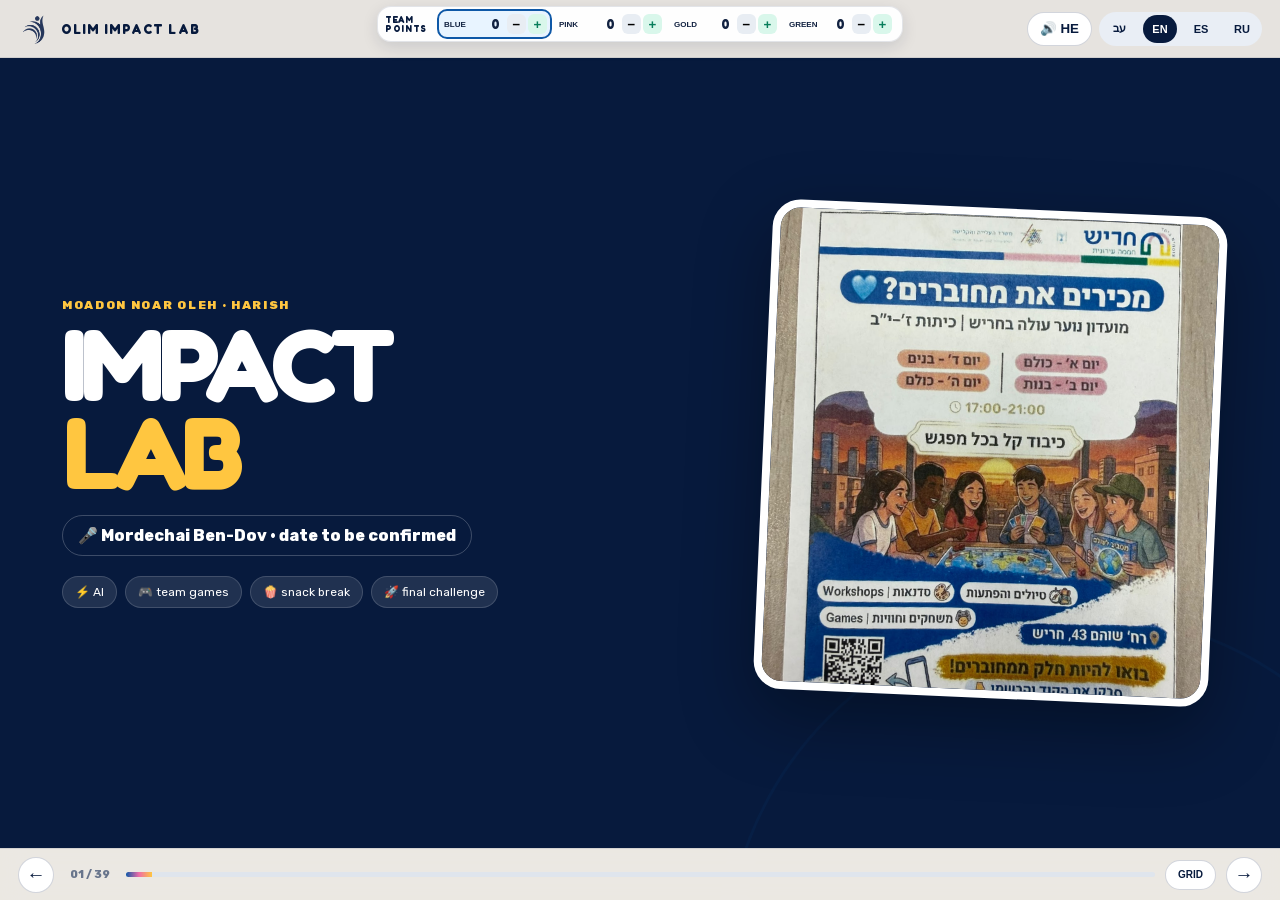
==== olim/index.html @ 5a8d4bf6 "Publish Impact Lab 3 (clase-3) and Olim Impact Lab (olim)" ====
<!doctype html>
<html lang="en" dir="ltr">
<head>
  <meta charset="utf-8">
  <meta name="viewport" content="width=device-width,initial-scale=1">
  <meta name="robots" content="noindex,nofollow">
  <title>Olim Impact Lab · Harish</title>
  <link rel="stylesheet" href="styles.css">
</head>
<body>
  <main id="deck" aria-live="polite"></main>

  <header class="topbar">
    <div class="brand"><img src="assets/emblema-navy.png" alt=""><span>OLIM IMPACT LAB</span></div>
    <div class="tools">
      <button id="voice" class="tool" type="button" title="Hebrew audio" aria-label="Play Hebrew audio">🔊 <span>HE</span></button>
      <div class="langs" aria-label="Language">
        <button data-set-lang="he">עב</button><button class="active" data-set-lang="en">EN</button><button data-set-lang="es">ES</button><button data-set-lang="ru">RU</button>
      </div>
    </div>
  </header>

  <aside id="scoreboard" aria-label="Team scoreboard">
    <div class="score-title">TEAM POINTS <small>click team → active</small></div>
    <div id="teams"></div>
  </aside>

  <aside id="notes" aria-label="Facilitator notes"><b>FACILITATOR</b><p id="noteText"></p></aside>

  <footer class="bottombar">
    <button id="prev" class="navbtn" type="button" aria-label="Previous">←</button>
    <span id="count">01 / 01</span>
    <div class="progress"><i id="progress"></i></div>
    <button id="overviewBtn" class="mini" type="button">GRID</button>
    <button id="next" class="navbtn" type="button" aria-label="Next">→</button>
  </footer>
  <div id="overview" aria-label="Slide overview"></div>
  <script src="app.js"></script>
</body>
</html>
---- olim/styles.css ----
@font-face{font-family:Fredoka;src:url('Fredoka-Variable.woff2')}@font-face{font-family:Rubik;src:url('Rubik-Variable.woff2')}@font-face{font-family:RubikHeb;src:url('Rubik-Hebrew-Variable.woff2')}
:root{--navy:#071a3d;--blue:#0e58a7;--sky:#39b8e7;--pink:#ef6da8;--gold:#ffc640;--green:#16b685;--cream:#fffaf1;--ink:#122241;--muted:#68758c;--line:#d9e1eb;--shadow:0 18px 55px rgba(7,26,61,.16)}
*{box-sizing:border-box}html,body{width:100%;height:100%;margin:0;overflow:hidden}body{font-family:Rubik,Arial,sans-serif;background:var(--navy);color:var(--ink)}body[dir=rtl]{font-family:RubikHeb,Rubik,sans-serif}.slide{position:absolute;inset:0;display:none;overflow:hidden;padding:78px 62px 72px;background:var(--cream)}.slide.active{display:flex;animation:slideIn .36s ease both}@keyframes slideIn{from{opacity:0;transform:translateY(10px)}to{opacity:1;transform:none}}
.slide:after{content:"";position:absolute;inset:auto -12vw -33vw auto;width:55vw;height:55vw;border:3px solid rgba(14,88,167,.08);border-radius:50%;pointer-events:none}.slide.dark{background:var(--navy);color:white}.slide.blue{background:linear-gradient(135deg,#093d7e,#071a3d);color:white}.slide.party{background:linear-gradient(135deg,#fff8e8,#f5fbff)}
.topbar{position:fixed;z-index:50;top:0;left:0;right:0;height:58px;padding:10px 18px;display:flex;align-items:center;justify-content:space-between;background:rgba(255,250,241,.9);border-bottom:1px solid rgba(7,26,61,.1);backdrop-filter:blur(12px)}.brand{display:flex;align-items:center;gap:9px;font:800 13px Fredoka;letter-spacing:.08em;color:var(--navy)}.brand img{width:34px;height:34px;object-fit:contain}.tools,.langs{display:flex;align-items:center;gap:7px}.tool,.langs button,.mini,.navbtn{border:1px solid rgba(7,26,61,.18);background:white;color:var(--navy);border-radius:999px;font-weight:800;cursor:pointer}.tool{height:34px;padding:0 12px}.tool:disabled{opacity:.3}.tool.playing{background:var(--gold)}.langs{background:#e9eef5;padding:3px;border-radius:999px}.langs button{height:28px;min-width:34px;border:0;background:transparent;font-size:11px}.langs button.active{background:var(--navy);color:white}
.bottombar{position:fixed;z-index:50;bottom:0;left:0;right:0;height:52px;padding:7px 18px;display:flex;align-items:center;gap:10px;background:rgba(255,250,241,.92);border-top:1px solid rgba(7,26,61,.1);backdrop-filter:blur(12px)}.navbtn{width:36px;height:36px;font-size:19px}.mini{height:30px;padding:0 12px;font-size:10px}.bottombar #count{font-size:11px;font-weight:800;min-width:52px;text-align:center;color:var(--muted)}.progress{height:5px;flex:1;border-radius:99px;background:#dfe5ed;overflow:hidden}.progress i{display:block;height:100%;width:0;background:linear-gradient(90deg,var(--blue),var(--pink),var(--gold));transition:width .3s}
#scoreboard{position:fixed;z-index:55;left:50%;top:6px;transform:translateX(-50%);display:flex;align-items:center;gap:6px;background:rgba(255,255,255,.96);box-shadow:0 5px 16px rgba(7,26,61,.12);border:1px solid rgba(7,26,61,.11);border-radius:14px;padding:4px 7px;backdrop-filter:blur(10px)}.score-title{font:800 9px Fredoka;color:var(--navy);letter-spacing:.07em;line-height:1.05;width:48px}.score-title small{display:none}#teams{display:flex;align-items:center;gap:4px}.team{display:grid;grid-template-columns:42px 19px 19px 19px;align-items:center;gap:2px;padding:3px;border-radius:8px}.team.active{background:#e8f4ff;outline:2px solid var(--blue)}.team-name{border:0;background:transparent;text-align:left;padding:0 2px;font-weight:800;font-size:8px;color:var(--ink);cursor:pointer;overflow:hidden;text-overflow:ellipsis}.score{font:900 13px Fredoka;text-align:center}.scorebtn{border:0;border-radius:6px;background:#e8edf3;height:20px;font-weight:900;cursor:pointer;padding:0}.scorebtn.plus{background:#d9f7eb;color:#087e5b}
.inner{position:relative;z-index:2;width:min(1120px,100%);margin:auto;display:grid;gap:18px;align-content:center}.inner.wide{width:min(1180px,100%)}.eyebrow{font-weight:850;font-size:12px;letter-spacing:.14em;color:var(--blue);text-transform:uppercase}.dark .eyebrow,.blue .eyebrow{color:var(--gold)}h1,h2,h3,p{margin-top:0}.title{font:780 clamp(42px,5.1vw,73px)/.98 Fredoka,Rubik,sans-serif;letter-spacing:-.04em;margin:0;color:var(--navy);max-width:14ch}.dark .title,.blue .title{color:white}.lede{font-size:clamp(18px,2vw,27px);line-height:1.35;max-width:750px;color:#3a4963}.dark .lede,.blue .lede{color:#dbe7fb}.accent{color:var(--pink)}.gold{color:var(--gold)}.tiny{font-size:12px;color:var(--muted)}
.cover-grid{display:grid;grid-template-columns:1.18fr .82fr;gap:46px;align-items:center}.cover-copy h1{font:800 clamp(68px,8vw,118px)/.85 Fredoka;letter-spacing:-.06em;margin:8px 0 20px}.cover-copy h1 span{color:var(--gold)}.host{display:inline-flex;gap:11px;align-items:center;padding:10px 15px;border:1px solid rgba(255,255,255,.22);border-radius:999px;font-weight:800}.agenda{display:flex;gap:8px;flex-wrap:wrap;margin-top:20px}.agenda span{background:rgba(255,255,255,.1);border:1px solid rgba(255,255,255,.15);padding:8px 12px;border-radius:999px;font-size:12px}.flyer-card{height:490px;border-radius:28px;overflow:hidden;transform:rotate(2.5deg);box-shadow:0 26px 70px rgba(0,0,0,.35);border:8px solid white}.flyer-card img{width:100%;height:100%;object-fit:cover}
.grid2{display:grid;grid-template-columns:1fr 1fr;gap:22px}.grid3{display:grid;grid-template-columns:repeat(3,1fr);gap:16px}.grid4{display:grid;grid-template-columns:repeat(4,1fr);gap:12px}.card{background:white;border:1px solid var(--line);border-radius:20px;padding:21px;box-shadow:0 8px 22px rgba(7,26,61,.06)}.dark .card,.blue .card{background:rgba(255,255,255,.08);border-color:rgba(255,255,255,.16);color:white}.card .emoji{font-size:38px}.card h3{font:750 23px Fredoka;margin:9px 0 6px}.card p{font-size:14px;line-height:1.38;color:var(--muted);margin:0}.dark .card p,.blue .card p{color:#dbe7fb}.stat{font:850 clamp(34px,4.4vw,62px) Fredoka;color:var(--blue)}.dark .stat{color:var(--gold)}
.steps{display:flex;gap:11px;align-items:stretch}.step{flex:1;padding:17px;border-radius:18px;background:white;border:1px solid var(--line)}.step b{display:block;color:var(--blue);font:850 29px Fredoka}.step span{font-weight:750;font-size:16px}.dark .step{background:rgba(255,255,255,.08);border-color:rgba(255,255,255,.15)}.dark .step b{color:var(--gold)}
.video-layout{width:min(1060px,100%);margin:auto;display:grid;grid-template-columns:1fr 250px;gap:20px;align-items:center}.video-box{position:relative;background:#000;border-radius:20px;overflow:hidden;box-shadow:var(--shadow);aspect-ratio:16/9}.video-box video{display:block;width:100%;height:100%;object-fit:contain}.video-side{display:grid;gap:12px}.video-side h2{font:760 35px/1 Fredoka;margin:0}.video-side .question{padding:16px;border-radius:16px;background:rgba(255,255,255,.1);font-size:15px;line-height:1.35}.caption-hint{font-size:11px;color:#b8c7df}
.quizbox{display:grid;gap:10px;margin-top:8px}.answer{width:100%;min-height:56px;border:2px solid var(--line);border-radius:15px;background:white;text-align:left;padding:11px 16px;font:700 16px Rubik;color:var(--ink);cursor:pointer}.answer:hover{border-color:var(--blue);transform:translateY(-1px)}.answer.correct{background:#d9f7eb;border-color:var(--green)}.answer.wrong{background:#ffe1ea;border-color:var(--pink)}.answer:disabled{cursor:default}.quiz-feedback{min-height:26px;font-weight:800;color:var(--blue)}.pill{display:inline-block;border-radius:999px;padding:7px 11px;background:#e6eef9;color:var(--blue);font-size:12px;font-weight:800}.dark .pill{background:rgba(255,255,255,.13);color:white}.reveal{border:0;border-radius:999px;background:var(--gold);color:var(--navy);font-weight:850;padding:11px 18px;cursor:pointer}
.tf-card{appearance:none;text-align:left;color:var(--ink);display:grid;grid-template-rows:auto 1fr auto auto;gap:10px;cursor:pointer;font-family:inherit}.tf-card strong{font-size:18px;line-height:1.3}.tf-card small{font-size:10px;color:var(--muted);text-transform:uppercase;letter-spacing:.08em}.tf-answer{display:grid;place-items:center;min-height:44px;border-radius:12px;background:#e8edf3;color:transparent;font-weight:900;transition:.2s}.tf-card.revealed{border-color:var(--green);transform:translateY(-3px)}.tf-card.revealed .tf-answer{background:#d9f7eb;color:#087e5b}.tf-card.revealed small{visibility:hidden}
.prompt{font:650 clamp(20px,2.25vw,31px)/1.3 Rubik;padding:22px;background:#0a2855;color:white;border-radius:20px;border-left:7px solid var(--gold)}body[dir=rtl] .prompt{border-left:0;border-right:7px solid var(--gold)}.equation{display:flex;align-items:center;gap:14px;justify-content:center}.equation .term{flex:1;max-width:260px;text-align:center;padding:22px;background:white;border-radius:20px;border:1px solid var(--line)}.equation .term strong{display:block;font:750 24px Fredoka}.equation .op{font:900 32px Fredoka;color:var(--pink)}
.logo-card{height:126px;display:grid;place-items:center;gap:7px;text-align:center}.logo-card img{max-width:135px;max-height:40px}.logo-card b{font-size:13px}.quote{font:750 clamp(32px,4vw,58px)/1.15 Fredoka;max-width:960px}.pasuk{font:700 clamp(42px,5.4vw,76px)/1.25 RubikHeb;text-align:center}.story{display:grid;grid-template-columns:110px 1fr;gap:18px;align-items:center}.story .bigemoji{font-size:78px;text-align:center}.story p{font-size:20px;line-height:1.4;margin:0}.route{border-top:6px solid var(--blue)}.route:nth-child(2){border-color:var(--pink)}.route:nth-child(3){border-color:var(--gold)}
.break{background:radial-gradient(circle at 70% 25%,#235a9b,#071a3d 58%)}.break .popcorn{font-size:160px;filter:drop-shadow(0 18px 20px rgba(0,0,0,.3));animation:pop 1.3s ease-in-out infinite alternate}@keyframes pop{to{transform:translateY(-8px) rotate(3deg)}}.timer{display:inline-flex;align-items:center;gap:14px;font:850 66px Fredoka;color:var(--gold)}.timer button{border:0;border-radius:999px;background:white;color:var(--navy);font-weight:800;padding:12px 18px;cursor:pointer}
.challenge{display:grid;grid-template-columns:1.1fr .9fr;gap:22px}.challenge-list{counter-reset:x;display:grid;gap:9px}.challenge-list div{counter-increment:x;display:flex;gap:10px;align-items:center;background:white;border:1px solid var(--line);border-radius:14px;padding:10px 14px;font-weight:700}.challenge-list div:before{content:counter(x);width:27px;height:27px;display:grid;place-items:center;border-radius:50%;background:var(--navy);color:white;font:800 14px Fredoka}.rubric{background:var(--navy);color:white;border-radius:20px;padding:20px}.rubric h3{color:var(--gold);font:750 23px Fredoka}.rubric p{display:flex;justify-content:space-between;border-top:1px solid rgba(255,255,255,.15);padding-top:9px}.rubric b{color:var(--gold)}
.close{text-align:center}.close .title{max-width:18ch;margin:auto}.close .lede{margin:12px auto}.wordline{display:flex;justify-content:center;gap:20px;font:800 clamp(28px,3.3vw,48px) Fredoka;color:var(--gold)}
#notes{display:none;position:fixed;z-index:70;left:24px;bottom:65px;width:360px;background:#fff8cb;color:var(--ink);border:2px solid var(--gold);border-radius:15px;padding:13px;box-shadow:var(--shadow)}#notes.on{display:block}#notes b{font-size:10px;letter-spacing:.12em}#notes p{margin:5px 0 0;font-size:13px;line-height:1.4}
#overview{display:none;position:fixed;z-index:80;inset:0;padding:72px 35px;background:rgba(7,26,61,.96);overflow:auto;grid-template-columns:repeat(5,1fr);gap:12px}#overview.on{display:grid}.thumb{min-height:112px;border:1px solid rgba(255,255,255,.2);border-radius:13px;background:#102e5a;color:white;padding:12px;text-align:left;cursor:pointer}.thumb b{font:750 16px Fredoka;display:block}.thumb small{color:#b8c7df}
.lang-copy{display:none}.lang-copy.active{display:contents}body[dir=rtl] .answer,body[dir=rtl] .team-name{text-align:right}
@media(max-width:900px){.slide{padding-left:32px;padding-right:32px}.cover-grid,.video-layout,.challenge{grid-template-columns:1fr}.flyer-card{display:none}.video-side{grid-template-columns:1fr 1fr}.grid4{grid-template-columns:1fr 1fr}.grid3{gap:10px}.card{padding:15px}#scoreboard{left:50%;transform:translateX(-50%) scale(.78);transform-origin:top center}.brand span{display:none}}
@media(max-height:760px){.slide{padding-top:66px;padding-bottom:60px}.inner{gap:11px}.title{font-size:clamp(36px,4.3vw,60px)}.lede{font-size:18px}.card{padding:14px}.card h3{font-size:19px}.card p{font-size:12px}.cover-copy h1{font-size:80px}.flyer-card{height:410px}.video-layout{width:960px}.video-side h2{font-size:29px}.answer{min-height:46px;font-size:14px}.pasuk{font-size:54px}.quote{font-size:42px}.break .popcorn{font-size:120px}.timer{font-size:50px}}
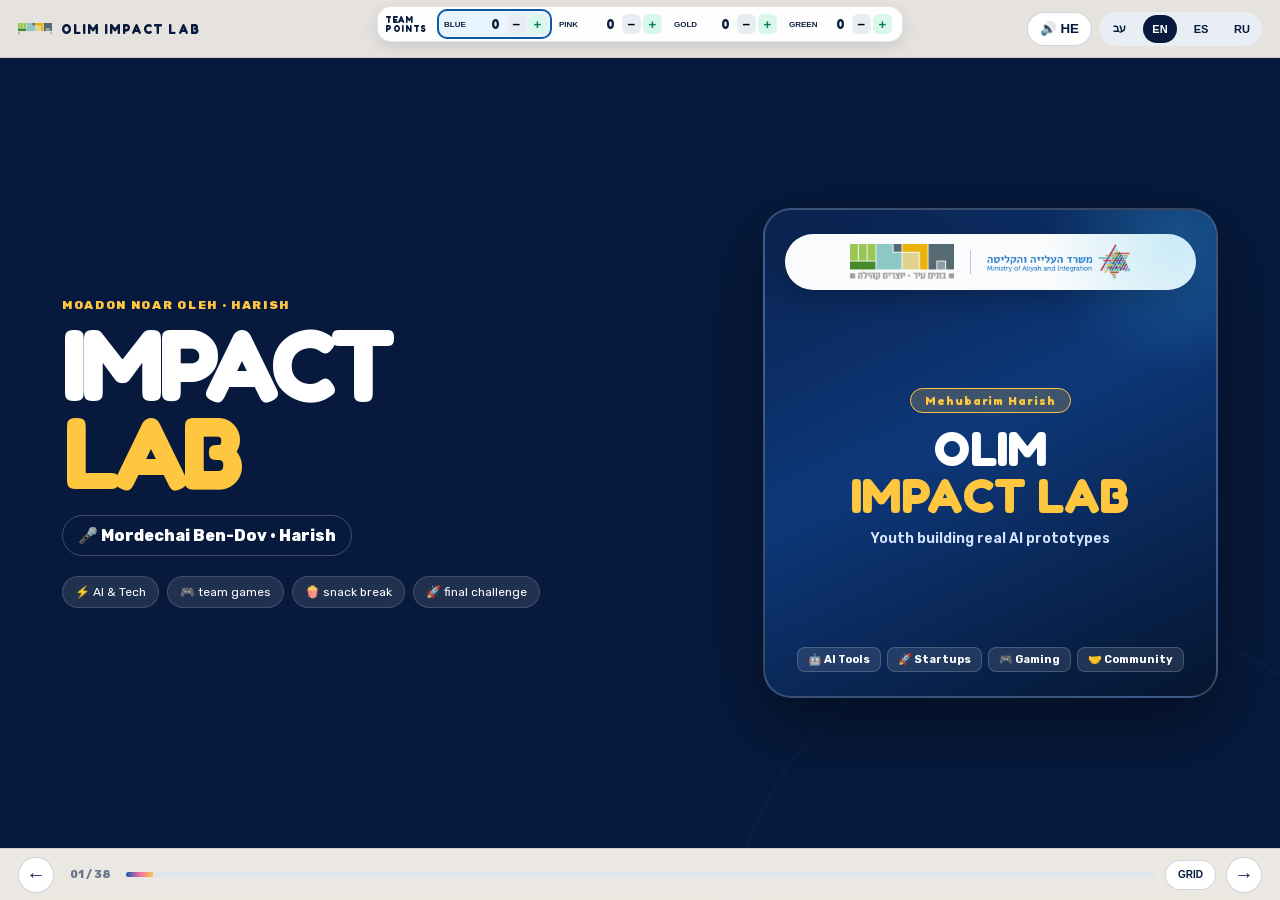
==== commit ace8422b: "feat(olim): redesign cover graphics, prompt thermometer widget, tech treks, video integrations, mock" ====
--- a/olim/index.html
+++ b/olim/index.html
@@ -11,7 +11,7 @@
   <main id="deck" aria-live="polite"></main>
 
   <header class="topbar">
-    <div class="brand"><img src="assets/emblema-navy.png" alt=""><span>OLIM IMPACT LAB</span></div>
+    <div class="brand"><img src="assets/icon-harish.png" alt="Harish"><span>OLIM IMPACT LAB</span></div>
     <div class="tools">
       <button id="voice" class="tool" type="button" title="Hebrew audio" aria-label="Play Hebrew audio">🔊 <span>HE</span></button>
       <div class="langs" aria-label="Language">
--- a/olim/styles.css
+++ b/olim/styles.css
@@ -8,7 +8,7 @@
 .inner{position:relative;z-index:2;width:min(1120px,100%);margin:auto;display:grid;gap:18px;align-content:center}.inner.wide{width:min(1180px,100%)}.eyebrow{font-weight:850;font-size:12px;letter-spacing:.14em;color:var(--blue);text-transform:uppercase}.dark .eyebrow,.blue .eyebrow{color:var(--gold)}h1,h2,h3,p{margin-top:0}.title{font:780 clamp(42px,5.1vw,73px)/.98 Fredoka,Rubik,sans-serif;letter-spacing:-.04em;margin:0;color:var(--navy);max-width:14ch}.dark .title,.blue .title{color:white}.lede{font-size:clamp(18px,2vw,27px);line-height:1.35;max-width:750px;color:#3a4963}.dark .lede,.blue .lede{color:#dbe7fb}.accent{color:var(--pink)}.gold{color:var(--gold)}.tiny{font-size:12px;color:var(--muted)}
 .cover-grid{display:grid;grid-template-columns:1.18fr .82fr;gap:46px;align-items:center}.cover-copy h1{font:800 clamp(68px,8vw,118px)/.85 Fredoka;letter-spacing:-.06em;margin:8px 0 20px}.cover-copy h1 span{color:var(--gold)}.host{display:inline-flex;gap:11px;align-items:center;padding:10px 15px;border:1px solid rgba(255,255,255,.22);border-radius:999px;font-weight:800}.agenda{display:flex;gap:8px;flex-wrap:wrap;margin-top:20px}.agenda span{background:rgba(255,255,255,.1);border:1px solid rgba(255,255,255,.15);padding:8px 12px;border-radius:999px;font-size:12px}.flyer-card{height:490px;border-radius:28px;overflow:hidden;transform:rotate(2.5deg);box-shadow:0 26px 70px rgba(0,0,0,.35);border:8px solid white}.flyer-card img{width:100%;height:100%;object-fit:cover}
 .grid2{display:grid;grid-template-columns:1fr 1fr;gap:22px}.grid3{display:grid;grid-template-columns:repeat(3,1fr);gap:16px}.grid4{display:grid;grid-template-columns:repeat(4,1fr);gap:12px}.card{background:white;border:1px solid var(--line);border-radius:20px;padding:21px;box-shadow:0 8px 22px rgba(7,26,61,.06)}.dark .card,.blue .card{background:rgba(255,255,255,.08);border-color:rgba(255,255,255,.16);color:white}.card .emoji{font-size:38px}.card h3{font:750 23px Fredoka;margin:9px 0 6px}.card p{font-size:14px;line-height:1.38;color:var(--muted);margin:0}.dark .card p,.blue .card p{color:#dbe7fb}.stat{font:850 clamp(34px,4.4vw,62px) Fredoka;color:var(--blue)}.dark .stat{color:var(--gold)}
-.steps{display:flex;gap:11px;align-items:stretch}.step{flex:1;padding:17px;border-radius:18px;background:white;border:1px solid var(--line)}.step b{display:block;color:var(--blue);font:850 29px Fredoka}.step span{font-weight:750;font-size:16px}.dark .step{background:rgba(255,255,255,.08);border-color:rgba(255,255,255,.15)}.dark .step b{color:var(--gold)}
+.steps{display:flex;gap:11px;align-items:stretch}.step{flex:1;padding:17px;border-radius:18px;background:white;border:1px solid var(--line)}.step b{display:block;color:var(--blue);font:850 29px Fredoka}.step span{font-weight:750;font-size:16px}.dark .step{background:rgba(255,255,255,.08);border-color:rgba(255,255,255,.15)}.dark .step b{color:var(--gold)}.blue .step{background:rgba(255,255,255,.12);border-color:rgba(255,255,255,.25);color:white}.blue .step b{color:var(--gold)}.blue .step span{color:white}
 .video-layout{width:min(1060px,100%);margin:auto;display:grid;grid-template-columns:1fr 250px;gap:20px;align-items:center}.video-box{position:relative;background:#000;border-radius:20px;overflow:hidden;box-shadow:var(--shadow);aspect-ratio:16/9}.video-box video{display:block;width:100%;height:100%;object-fit:contain}.video-side{display:grid;gap:12px}.video-side h2{font:760 35px/1 Fredoka;margin:0}.video-side .question{padding:16px;border-radius:16px;background:rgba(255,255,255,.1);font-size:15px;line-height:1.35}.caption-hint{font-size:11px;color:#b8c7df}
 .quizbox{display:grid;gap:10px;margin-top:8px}.answer{width:100%;min-height:56px;border:2px solid var(--line);border-radius:15px;background:white;text-align:left;padding:11px 16px;font:700 16px Rubik;color:var(--ink);cursor:pointer}.answer:hover{border-color:var(--blue);transform:translateY(-1px)}.answer.correct{background:#d9f7eb;border-color:var(--green)}.answer.wrong{background:#ffe1ea;border-color:var(--pink)}.answer:disabled{cursor:default}.quiz-feedback{min-height:26px;font-weight:800;color:var(--blue)}.pill{display:inline-block;border-radius:999px;padding:7px 11px;background:#e6eef9;color:var(--blue);font-size:12px;font-weight:800}.dark .pill{background:rgba(255,255,255,.13);color:white}.reveal{border:0;border-radius:999px;background:var(--gold);color:var(--navy);font-weight:850;padding:11px 18px;cursor:pointer}
 .tf-card{appearance:none;text-align:left;color:var(--ink);display:grid;grid-template-rows:auto 1fr auto auto;gap:10px;cursor:pointer;font-family:inherit}.tf-card strong{font-size:18px;line-height:1.3}.tf-card small{font-size:10px;color:var(--muted);text-transform:uppercase;letter-spacing:.08em}.tf-answer{display:grid;place-items:center;min-height:44px;border-radius:12px;background:#e8edf3;color:transparent;font-weight:900;transition:.2s}.tf-card.revealed{border-color:var(--green);transform:translateY(-3px)}.tf-card.revealed .tf-answer{background:#d9f7eb;color:#087e5b}.tf-card.revealed small{visibility:hidden}
@@ -22,3 +22,161 @@
 .lang-copy{display:none}.lang-copy.active{display:contents}body[dir=rtl] .answer,body[dir=rtl] .team-name{text-align:right}
 @media(max-width:900px){.slide{padding-left:32px;padding-right:32px}.cover-grid,.video-layout,.challenge{grid-template-columns:1fr}.flyer-card{display:none}.video-side{grid-template-columns:1fr 1fr}.grid4{grid-template-columns:1fr 1fr}.grid3{gap:10px}.card{padding:15px}#scoreboard{left:50%;transform:translateX(-50%) scale(.78);transform-origin:top center}.brand span{display:none}}
 @media(max-height:760px){.slide{padding-top:66px;padding-bottom:60px}.inner{gap:11px}.title{font-size:clamp(36px,4.3vw,60px)}.lede{font-size:18px}.card{padding:14px}.card h3{font-size:19px}.card p{font-size:12px}.cover-copy h1{font-size:80px}.flyer-card{height:410px}.video-layout{width:960px}.video-side h2{font-size:29px}.answer{min-height:46px;font-size:14px}.pasuk{font-size:54px}.quote{font-size:42px}.break .popcorn{font-size:120px}.timer{font-size:50px}}
+
+/* Cover Graphic */
+.cover-graphic-card{height:490px;border-radius:28px;background:linear-gradient(155deg,#0a224d 0%,#0e387a 45%,#051530 100%);border:2px solid rgba(255,255,255,.2);box-shadow:0 26px 70px rgba(0,0,0,.45);padding:24px 20px;display:flex;flex-direction:column;justify-content:space-between;position:relative;overflow:hidden}
+.cover-graphic-card::before{content:"";position:absolute;top:-20%;right:-20%;width:260px;height:260px;background:radial-gradient(circle,rgba(57,184,231,.25),transparent 70%);border-radius:50%;pointer-events:none}
+.partner-banner{display:flex;align-items:center;justify-content:center;gap:16px;background:rgba(255,255,255,.98);padding:10px 18px;border-radius:999px;box-shadow:0 8px 24px rgba(0,0,0,.22)}
+.partner-banner img{max-height:36px;width:auto;object-fit:contain}
+.partner-sep{width:1px;height:24px;background:#c2cbd8}
+.cover-poster-body{text-align:center;display:grid;gap:8px;margin:auto 0}
+.club-tag{display:inline-block;margin:0 auto;background:rgba(255,198,64,.2);border:1px solid var(--gold);color:var(--gold);font:800 12px Fredoka;padding:4px 14px;border-radius:999px;letter-spacing:.08em}
+.cover-poster-title{font:800 clamp(36px,3.8vw,52px)/.95 Fredoka;color:white;margin:4px 0}
+.cover-poster-title span{color:var(--gold)}
+.cover-poster-sub{font-size:14px;color:#d5e4fc;font-weight:600;line-height:1.35}
+.cover-badges{display:flex;gap:6px;justify-content:center;flex-wrap:wrap}
+.cover-badge{background:rgba(255,255,255,.1);border:1px solid rgba(255,255,255,.18);color:white;font-size:11px;font-weight:700;padding:5px 10px;border-radius:8px}
+
+/* Tech Treks & Hangouts */
+.treks-grid{display:grid;grid-template-columns:1.15fr .85fr;gap:20px;align-items:stretch}
+.trek-card{background:rgba(255,255,255,.08);border:1px solid rgba(255,255,255,.18);border-radius:20px;padding:22px;color:white;display:flex;flex-direction:column;justify-content:space-between}
+.trek-header{display:flex;align-items:center;gap:12px;margin-bottom:14px}
+.trek-header .em{font-size:32px}
+.trek-header h3{margin:0;font:800 24px Fredoka;color:var(--gold)}
+.company-chips{display:flex;flex-wrap:wrap;gap:8px;margin:12px 0}
+.company-chip{background:rgba(255,255,255,.15);border:1px solid rgba(255,255,255,.25);padding:6px 12px;border-radius:999px;font-size:12px;font-weight:800;letter-spacing:.03em;color:white}
+.city-tag{color:#39b8e7;font-weight:700;font-size:13px;display:flex;gap:6px;align-items:center}
+
+/* Voice Prompt Thermometer */
+.thermo-layout{display:grid;grid-template-columns:160px 1fr;gap:26px;align-items:center}
+.thermo-tube-wrap{display:flex;flex-direction:column;align-items:center;gap:10px}
+.thermo-tube{position:relative;width:48px;height:300px;background:#0d2347;border:3px solid rgba(255,255,255,.3);border-radius:999px;padding:4px;box-shadow:inset 0 0 15px rgba(0,0,0,.6),0 10px 25px rgba(0,0,0,.3);display:flex;flex-direction:column-reverse;overflow:hidden}
+.thermo-mercury{width:100%;height:15%;background:linear-gradient(to top,#ef6da8,#ffc640,#16b685);border-radius:999px;transition:height .45s cubic-bezier(.2,.8,.2,1);box-shadow:0 0 20px rgba(255,198,64,.8)}
+.thermo-ticks{position:absolute;right:8px;top:20px;bottom:20px;display:flex;flex-direction:column;justify-content:space-between;pointer-events:none}
+.thermo-tick{width:6px;height:2px;background:rgba(255,255,255,.4)}
+.thermo-score-pill{font:900 24px Fredoka;color:var(--gold);text-align:center;background:#071a3d;border:2px solid var(--gold);padding:6px 14px;border-radius:999px;box-shadow:0 4px 15px rgba(0,0,0,.3)}
+.thermo-main{display:grid;gap:14px}
+.mic-control-bar{display:flex;align-items:center;gap:12px;flex-wrap:wrap}
+.mic-btn{display:inline-flex;align-items:center;gap:10px;background:var(--blue);color:white;border:2px solid var(--sky);padding:11px 20px;border-radius:999px;font:800 15px Fredoka;cursor:pointer;transition:.2s;box-shadow:0 8px 20px rgba(14,88,167,.4)}
+.mic-btn:hover{transform:translateY(-2px);background:#136ecf}
+.mic-btn.listening{background:#e72e6b;border-color:#ff8eb7;animation:micPulse 1.2s infinite}
+@keyframes micPulse{0%,100%{box-shadow:0 0 0 0 rgba(231,46,107,.6)}50%{box-shadow:0 0 0 16px rgba(231,46,107,0)}}
+.thermo-sim-btn{background:rgba(255,255,255,.1);border:1px solid rgba(255,255,255,.2);color:#dbe7fb;padding:7px 12px;border-radius:999px;font-size:11px;font-weight:700;cursor:pointer}
+.thermo-sim-btn:hover{background:rgba(255,255,255,.2);color:white}
+.thermo-transcript{min-height:70px;max-height:100px;overflow-y:auto;background:rgba(7,26,61,.75);border:2px dashed rgba(255,255,255,.25);border-radius:16px;padding:12px 16px;font-size:17px;line-height:1.35;color:white;display:flex;align-items:center}
+.thermo-transcript.empty{color:#7e93b5;font-style:italic;font-size:14px}
+.criteria-grid{display:grid;grid-template-columns:repeat(4,1fr);gap:10px}
+.criteria-chip{background:rgba(255,255,255,.06);border:1px solid rgba(255,255,255,.16);border-radius:14px;padding:10px;text-align:center;transition:.3s}
+.criteria-chip.met{background:rgba(22,182,133,.2);border-color:var(--green);transform:translateY(-2px)}
+.criteria-chip b{display:block;font-size:13px;color:white;margin-bottom:2px}
+.criteria-chip.met b{color:var(--gold)}
+.criteria-chip span{font-size:11px;color:#a8b9d4}
+.thermo-actions{display:flex;gap:12px;align-items:center}
+.award-btn{background:linear-gradient(135deg,#ffc640,#f08a18);color:var(--navy);border:0;border-radius:999px;font:900 14px Fredoka;padding:11px 20px;cursor:pointer;box-shadow:0 6px 20px rgba(255,198,64,.4)}
+.reset-btn{background:transparent;border:1px solid rgba(255,255,255,.25);color:#dbe7fb;border-radius:999px;font:700 13px Rubik;padding:9px 16px;cursor:pointer}
+
+/* Animated Mock UIs (FixHarish, OrderUp, ChesedLink) */
+.mock-ui{height:380px;position:relative;border:1px solid rgba(57,184,231,.4);border-radius:20px;background:linear-gradient(145deg,#0c1d38,#162a4d);box-shadow:0 24px 60px rgba(0,0,0,.6);overflow:hidden;color:white;direction:ltr}
+.mock-grid{position:absolute;inset:0;opacity:.12;background-image:linear-gradient(rgba(57,184,231,.2) 1px,transparent 1px),linear-gradient(90deg,rgba(57,184,231,.2) 1px,transparent 1px);background-size:32px 32px}
+.phone{position:absolute;left:4%;top:8%;width:35%;height:84%;border:7px solid #081326;border-radius:28px;background:#f7f4ec;color:var(--ink);padding:24px 12px 12px;box-shadow:0 18px 35px rgba(0,0,0,.35)}
+.phone::before{content:"";position:absolute;top:7px;left:36%;width:28%;height:5px;background:#081326;border-radius:10px}
+.phone-head{font-size:11px;font-weight:800;color:var(--muted);text-align:center;border-bottom:1px solid var(--line);padding-bottom:6px}
+.bubble{margin-top:10px;border-radius:14px 14px 14px 3px;background:#dcebdc;padding:9px;font-size:12px;line-height:1.25}
+.photo-placeholder{height:46px;margin-bottom:6px;border-radius:8px;background:linear-gradient(145deg,#a5abb2,#656e77);position:relative;overflow:hidden}
+.photo-placeholder::after{content:"";position:absolute;left:50%;top:0;width:6px;height:100%;background:#3e4650;transform:rotate(12deg)}
+.ai-state{margin:10px auto 0;border:1px solid var(--sky);color:#0e58a7;background:#e4f4fb;border-radius:999px;padding:5px 9px;width:max-content;font-size:11px;font-weight:800;opacity:0}
+.typed{display:inline-block;overflow:hidden;white-space:nowrap;max-width:0;vertical-align:bottom;border-right:2px solid var(--sky)}
+.labels{display:flex;gap:4px;flex-wrap:wrap;margin-top:8px;justify-content:center;opacity:0}
+.labels span{border:1px solid var(--sky);color:#0a3c74;background:#e8f4fc;border-radius:999px;padding:3px 6px;font-size:10px;font-weight:700}
+.resolved{position:absolute;right:10px;left:10px;bottom:12px;background:#dcebdc;border-radius:12px;padding:9px;font-weight:800;font-size:12px;color:#087e5b;opacity:0;transform:translateY(10px)}
+.map-panel{position:absolute;right:4%;top:7%;width:55%;height:43%;border:1px solid rgba(255,255,255,.15);border-radius:16px;background:#cfcbbf;overflow:hidden}
+.map-panel svg{width:100%;height:100%}.map-panel .roads{stroke:#f8f6ef;stroke-width:14;fill:none}.map-panel .minor{stroke:#eee8dc;stroke-width:6;fill:none}
+.map-pin{position:absolute;left:58%;top:38%;font-size:34px;opacity:0;transform:translateY(-80px) scale(.5)}
+.city-panel{position:absolute;right:4%;bottom:7%;width:55%;height:40%;border:1px solid rgba(57,184,231,.35);border-radius:16px;background:rgba(8,19,38,.92);padding:12px;opacity:0;transform:translateY(16px)}
+.panel-title{font:800 15px Fredoka;color:var(--gold);margin-bottom:8px}
+.metrics{display:grid;grid-template-columns:repeat(3,1fr);gap:6px}
+.metric{background:rgba(255,255,255,.07);border-top:2px solid var(--sky);padding:6px 4px;text-align:center}
+.metric b{font:800 22px Fredoka;color:white;display:block}
+.metric small{font-size:9px;color:#a8b9d4}
+.slide.active .fix-issue{animation:issueCycle 8s ease infinite}
+.slide.active .fix-ai{animation:aiCycle 8s ease infinite}
+.slide.active .fix-ai .typed{animation:typeReveal 8s steps(15,end) infinite}
+.slide.active .fix-labels{animation:labelCycle 8s ease infinite}
+.slide.active .map-pin{animation:pinCycle 8s cubic-bezier(.2,.8,.2,1) infinite}
+.slide.active .fix-city{animation:panelCycle 8s cubic-bezier(.2,.8,.2,1) infinite}
+.slide.active .fix-resolved{animation:resolvedCycle 8s cubic-bezier(.2,.8,.2,1) infinite}
+@keyframes issueCycle{0%,92%,100%{opacity:1}96%{opacity:.35}}
+@keyframes aiCycle{0%,12%{opacity:0;transform:translateY(6px)}18%,34%{opacity:1;transform:none}40%,100%{opacity:0}}
+@keyframes typeReveal{0%,12%{max-width:0}18%,34%{max-width:16ch}40%,100%{max-width:0}}
+@keyframes labelCycle{0%,29%{opacity:0;transform:translateY(4px)}35%,82%{opacity:1;transform:none}88%,100%{opacity:0}}
+@keyframes pinCycle{0%,33%{opacity:0;transform:translateY(-80px) scale(.5)}40%{opacity:1;transform:translateY(6px) scale(1.1)}44%,83%{opacity:1;transform:none}89%,100%{opacity:0}}
+@keyframes panelCycle{0%,46%{opacity:0;transform:translateY(16px)}54%,88%{opacity:1;transform:none}94%,100%{opacity:0}}
+@keyframes resolvedCycle{0%,72%{opacity:0;transform:translateY(10px)}80%,94%{opacity:1;transform:none}100%{opacity:0}}
+
+/* OrderUp */
+.order-chat{position:absolute;left:4%;top:8%;width:43%;height:84%;border-radius:18px;background:#f7f4ec;color:var(--ink);padding:14px;box-shadow:0 18px 35px rgba(0,0,0,.25)}
+.chat-head{font-weight:800;color:var(--navy);border-bottom:1px solid var(--line);padding-bottom:7px;font-size:12px}
+.customer-message{background:#fff;border:1px solid var(--line);border-radius:14px 14px 14px 3px;padding:10px;margin-top:16px;font-size:12px;opacity:0;transform:translateY(10px)}
+.bot-message{background:#eaf6fc;border:1px solid var(--sky);border-radius:14px 14px 3px 14px;padding:10px;margin:14px 0 0 14px;font-size:11px;opacity:0}
+.bot-message .typed-order{display:block;overflow:hidden;max-height:0}
+.kitchen{position:absolute;right:4%;top:8%;width:46%;height:47%;border:1px solid rgba(255,255,255,.18);border-radius:16px;background:#0d1c34;padding:12px}
+.kitchen h4{font:800 17px Fredoka;color:var(--gold);margin:0 0 8px}
+.kitchen-stack{display:grid;gap:5px}
+.kitchen-order{height:30px;border-left:4px solid var(--gold);background:rgba(255,255,255,.08);padding:6px;font-size:11px;opacity:.25;border-radius:4px}
+.kitchen-order.live{opacity:0}
+.flying-order{position:absolute;z-index:8;left:18%;top:43%;width:30%;height:52px;background:#fff;color:var(--ink);border-radius:10px;border-left:5px solid var(--sky);padding:7px;font-size:11px;opacity:0;box-shadow:0 8px 20px rgba(0,0,0,.3)}
+.revenue{position:absolute;right:4%;bottom:7%;width:46%;height:32%;border:1px solid rgba(57,184,231,.35);border-radius:16px;background:rgba(8,19,38,.94);padding:12px;display:grid;align-content:center;gap:4px;text-align:center}
+.revenue-flow{font-size:13px;color:#a8b9d4;height:1.3em;position:relative}
+.revenue-flow span{position:absolute;inset:0;opacity:0}
+.revenue-total{font:900 28px Fredoka;color:var(--gold);opacity:0;transform:scale(.72)}
+.revenue-bar{height:6px;border-radius:99px;background:rgba(255,255,255,.1);overflow:hidden}
+.revenue-bar span{display:block;width:0;height:100%;background:var(--sky)}
+.slide.active .customer-message{animation:customerCycle 8s cubic-bezier(.2,.8,.2,1) infinite}
+.slide.active .bot-message{animation:botCycle 8s cubic-bezier(.2,.8,.2,1) infinite}
+.slide.active .bot-message .typed-order{animation:botType 8s steps(9,end) infinite}
+.slide.active .flying-order{animation:flyOrder 8s cubic-bezier(.2,.8,.2,1) infinite}
+.slide.active .kitchen-order.live{animation:stackOrder 8s cubic-bezier(.2,.8,.2,1) infinite}
+.slide.active .revenue-flow span:nth-child(1){animation:revOne 8s ease infinite}
+.slide.active .revenue-flow span:nth-child(2){animation:revFour 8s ease infinite}
+.slide.active .revenue-flow span:nth-child(3){animation:revTen 8s ease infinite}
+.slide.active .revenue-total{animation:revTotal 8s cubic-bezier(.2,.8,.2,1) infinite}
+.slide.active .revenue-bar span{animation:revBar 8s cubic-bezier(.2,.8,.2,1) infinite}
+@keyframes customerCycle{0%,5%{opacity:0;transform:translateY(8px)}12%,92%{opacity:1;transform:none}100%{opacity:0}}
+@keyframes botCycle{0%,18%{opacity:0;transform:translateY(8px)}25%,92%{opacity:1;transform:none}100%{opacity:0}}
+@keyframes botType{0%,21%{max-height:0}35%,94%{max-height:80px}100%{max-height:0}}
+@keyframes flyOrder{0%,40%{opacity:0;transform:none}44%{opacity:1}58%{opacity:1;transform:translate(150%,-80%) scale(.72)}62%,100%{opacity:0;transform:translate(150%,-80%) scale(.72)}}
+@keyframes stackOrder{0%,56%{opacity:0;transform:translateY(-6px)}64%,92%{opacity:1;transform:none}100%{opacity:0}}
+@keyframes revOne{0%,61%{opacity:0}65%,70%{opacity:1}74%,100%{opacity:0}}
+@keyframes revFour{0%,70%{opacity:0}74%,79%{opacity:1}83%,100%{opacity:0}}
+@keyframes revTen{0%,79%{opacity:0}83%,93%{opacity:1}100%{opacity:0}}
+@keyframes revTotal{0%,81%{opacity:0;transform:scale(.72)}87%,95%{opacity:1;transform:scale(1)}100%{opacity:0}}
+@keyframes revBar{0%,62%{width:0}70%{width:10%}78%{width:40%}90%,96%{width:100%}100%{width:0}}
+
+/* ChesedLink */
+.chesed-request{position:absolute;left:5%;right:5%;top:6%;height:58px;border:1px solid rgba(255,255,255,.18);border-radius:14px;background:rgba(255,255,255,.07);padding:14px;color:white;text-align:left;font-size:15px;overflow:hidden}
+.chesed-request span{display:block;white-space:nowrap;overflow:hidden;max-width:0;border-right:2px solid var(--sky)}
+.translate-chip{position:absolute;top:22%;left:6%;opacity:0;background:var(--sky);color:var(--navy);font:800 11px Fredoka;padding:4px 10px;border-radius:999px}
+.translation-cards{position:absolute;top:31%;left:5%;right:5%;display:grid;grid-template-columns:repeat(3,1fr);gap:8px}
+.translation{min-height:92px;border:1px solid rgba(57,184,231,.35);background:rgba(255,255,255,.07);border-radius:12px;padding:9px;opacity:0;transform:translateY(10px);font-size:11px;line-height:1.3}
+.translation b{display:block;color:var(--gold);margin-bottom:4px}
+.translation.hebrew{direction:rtl}.translation.russian{direction:ltr}
+.volunteers{position:absolute;left:6%;bottom:10%;display:flex;gap:7px}
+.avatar{width:40px;height:40px;border-radius:50%;border:2px solid #5a6e8e;display:grid;place-items:center;background:#132544;color:#a8b9d4;font:800 12px Fredoka}
+.match-stamp{position:absolute;left:42%;bottom:10%;border:3px solid var(--green);color:var(--green);border-radius:10px;padding:6px 14px;font:900 24px Fredoka;transform:rotate(-7deg) scale(1.4);opacity:0}
+.chesed-count{position:absolute;right:6%;bottom:10%;font:800 24px Fredoka;color:var(--gold);opacity:0}
+.slide.active .chesed-request span{animation:requestType 8s steps(25,end) infinite}
+.slide.active .translate-chip{animation:translateChip 8s ease infinite}
+.slide.active .translation:nth-child(1){animation:translationIn 8s .1s cubic-bezier(.2,.8,.2,1) infinite}
+.slide.active .translation:nth-child(2){animation:translationIn 8s .28s cubic-bezier(.2,.8,.2,1) infinite}
+.slide.active .translation:nth-child(3){animation:translationIn 8s .46s cubic-bezier(.2,.8,.2,1) infinite}
+.slide.active .avatar:nth-child(2){animation:avatarGlow 8s 0s ease infinite}
+.slide.active .avatar:nth-child(4){animation:avatarGlow 8s .35s ease infinite}
+.slide.active .avatar:nth-child(5){animation:avatarGlow 8s .7s ease infinite}
+.slide.active .match-stamp{animation:stampIn 8s ease infinite}
+.slide.active .chesed-count{animation:countIn 8s ease infinite}
+@keyframes requestType{0%,5%{max-width:0}22%,92%{max-width:100%}100%{max-width:0}}
+@keyframes translateChip{0%,20%{opacity:0;transform:translateY(5px)}27%,47%{opacity:1;transform:none}52%,100%{opacity:0}}
+@keyframes translationIn{0%,33%{opacity:0;transform:translateY(10px)}43%,92%{opacity:1;transform:none}100%{opacity:0}}
+@keyframes avatarGlow{0%,57%{border-color:#5a6e8e;color:#a8b9d4;box-shadow:none}65%,91%{border-color:var(--gold);color:var(--gold);box-shadow:0 0 15px rgba(255,198,64,.5);transform:scale(1.08)}100%{border-color:#5a6e8e;color:#a8b9d4;box-shadow:none}}
+@keyframes stampIn{0%,72%{opacity:0;transform:rotate(-7deg) scale(1.4)}79%,93%{opacity:1;transform:rotate(-7deg) scale(1)}100%{opacity:0}}
+@keyframes countIn{0%,78%{opacity:0;transform:translateY(6px)}86%,95%{opacity:1;transform:none}100%{opacity:0}}
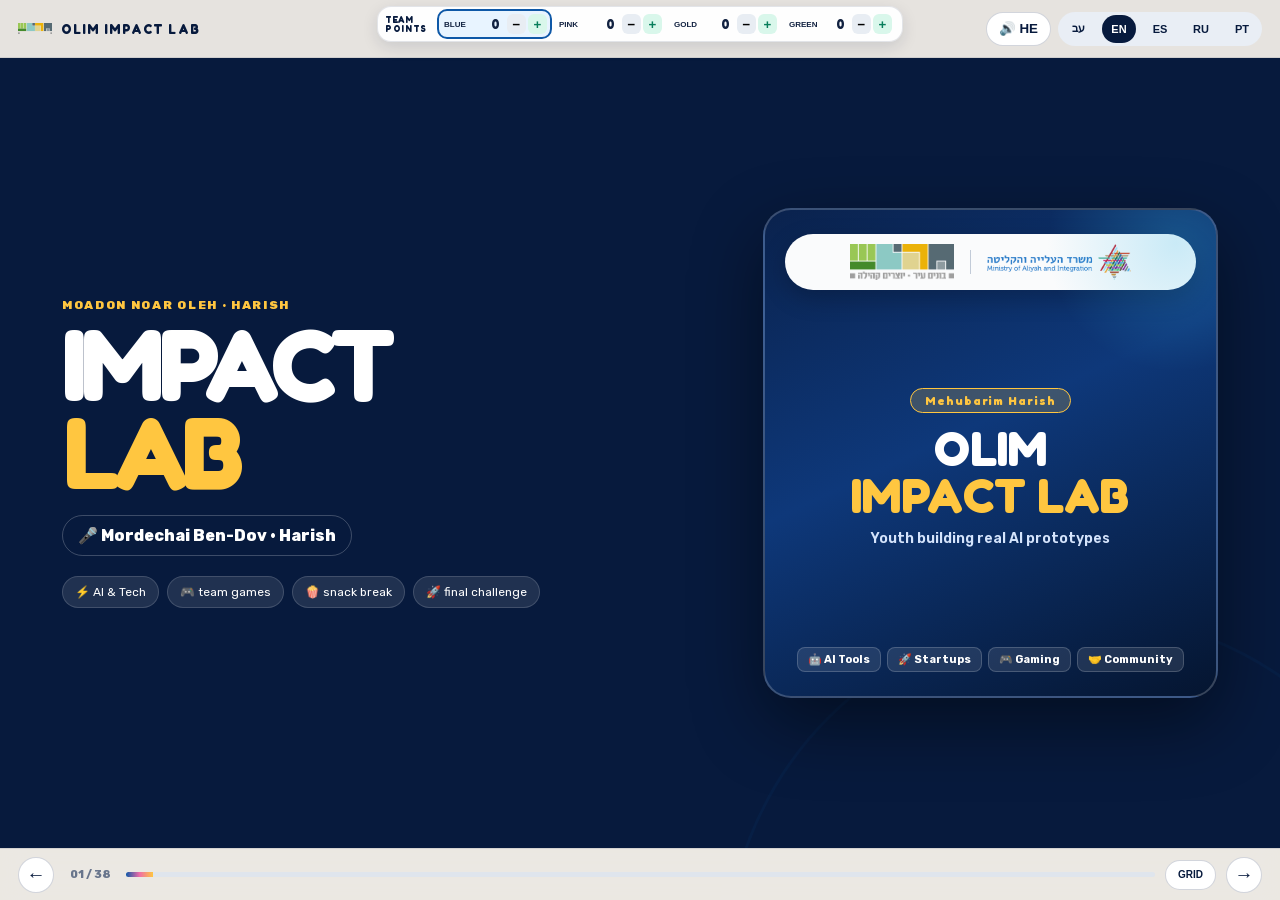
==== commit ba3b6f18: "Olim deck: agrega portugués (textos + subtítulos)" ====
--- a/olim/index.html
+++ b/olim/index.html
@@ -15,7 +15,7 @@
     <div class="tools">
       <button id="voice" class="tool" type="button" title="Hebrew audio" aria-label="Play Hebrew audio">🔊 <span>HE</span></button>
       <div class="langs" aria-label="Language">
-        <button data-set-lang="he">עב</button><button class="active" data-set-lang="en">EN</button><button data-set-lang="es">ES</button><button data-set-lang="ru">RU</button>
+        <button data-set-lang="he">עב</button><button class="active" data-set-lang="en">EN</button><button data-set-lang="es">ES</button><button data-set-lang="ru">RU</button><button data-set-lang="pt">PT</button>
       </div>
     </div>
   </header>
